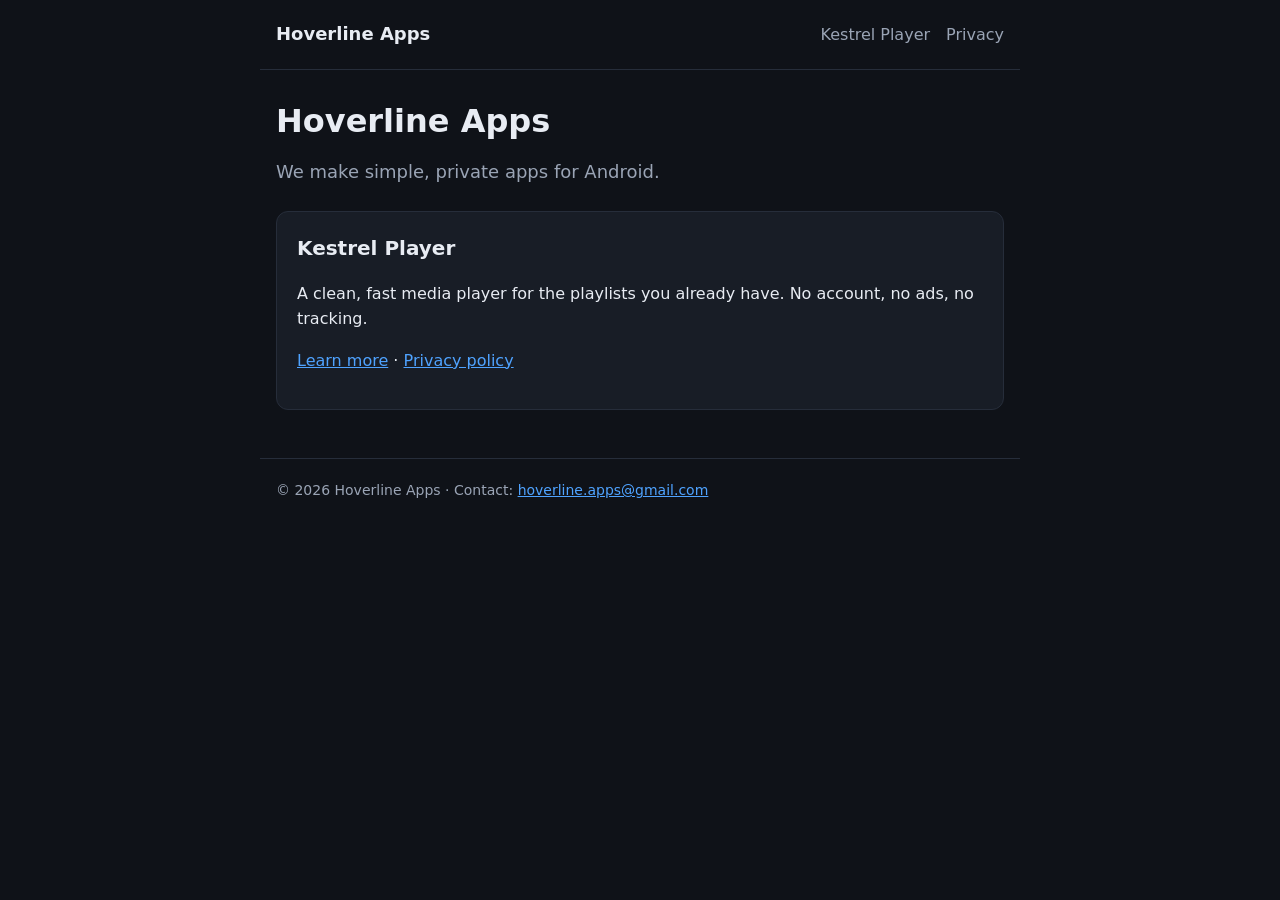
==== index.html @ fd6a78ea "Add Hoverline Apps website: home, Kestrel Player and privacy policy Co-Authored-By: Claude Opus 5.5 " ====
<!doctype html>
<html lang="en"><head><meta charset="utf-8"><meta name="viewport" content="width=device-width,initial-scale=1">
<title>Hoverline Apps</title><meta name="description" content="Hoverline Apps makes simple, private Android apps."><link rel="stylesheet" href="style.css"></head>
<body><header><a class="brand" href="index.html">Hoverline Apps</a><nav><a href="kestrel-player.html">Kestrel Player</a><a href="privacy.html">Privacy</a></nav></header>
<main>
<h1>Hoverline Apps</h1>
<p class="lead">We make simple, private apps for Android.</p>
<div class="card"><h2>Kestrel Player</h2>
<p>A clean, fast media player for the playlists you already have. No account, no ads, no tracking.</p>
<p><a href="kestrel-player.html">Learn more</a> &middot; <a href="privacy.html">Privacy policy</a></p></div>
</main><footer>&copy; 2026 Hoverline Apps &middot; Contact: <a href="mailto:hoverline.apps@gmail.com">hoverline.apps@gmail.com</a></footer></body></html>
---- style.css ----
:root{--bg:#0f1218;--card:#181d26;--text:#e8ecf3;--muted:#9aa4b5;--accent:#4fa3ff;--line:#262d3a}
*{box-sizing:border-box}
body{margin:0;background:var(--bg);color:var(--text);font:16px/1.6 system-ui,-apple-system,"Segoe UI",Roboto,sans-serif}
a{color:var(--accent)}
header,main,footer{max-width:760px;margin:0 auto;padding:0 16px}
header{display:flex;justify-content:space-between;align-items:center;padding-top:20px;padding-bottom:20px;border-bottom:1px solid var(--line)}
.brand{font-weight:700;font-size:18px;color:var(--text);text-decoration:none}
nav a{margin-left:16px;color:var(--muted);text-decoration:none}
nav a:hover{color:var(--text)}
main{padding-top:32px;padding-bottom:48px}
h1{font-size:32px;line-height:1.2;margin:0 0 12px}
h2{font-size:20px;margin-top:32px}
.lead{color:var(--muted);font-size:18px}
.card{background:var(--card);border:1px solid var(--line);border-radius:12px;padding:20px;margin-top:24px}
.card h2{margin-top:0}
ul{padding-left:20px}
.muted{color:var(--muted)}
footer{border-top:1px solid var(--line);padding-top:20px;padding-bottom:32px;color:var(--muted);font-size:14px}
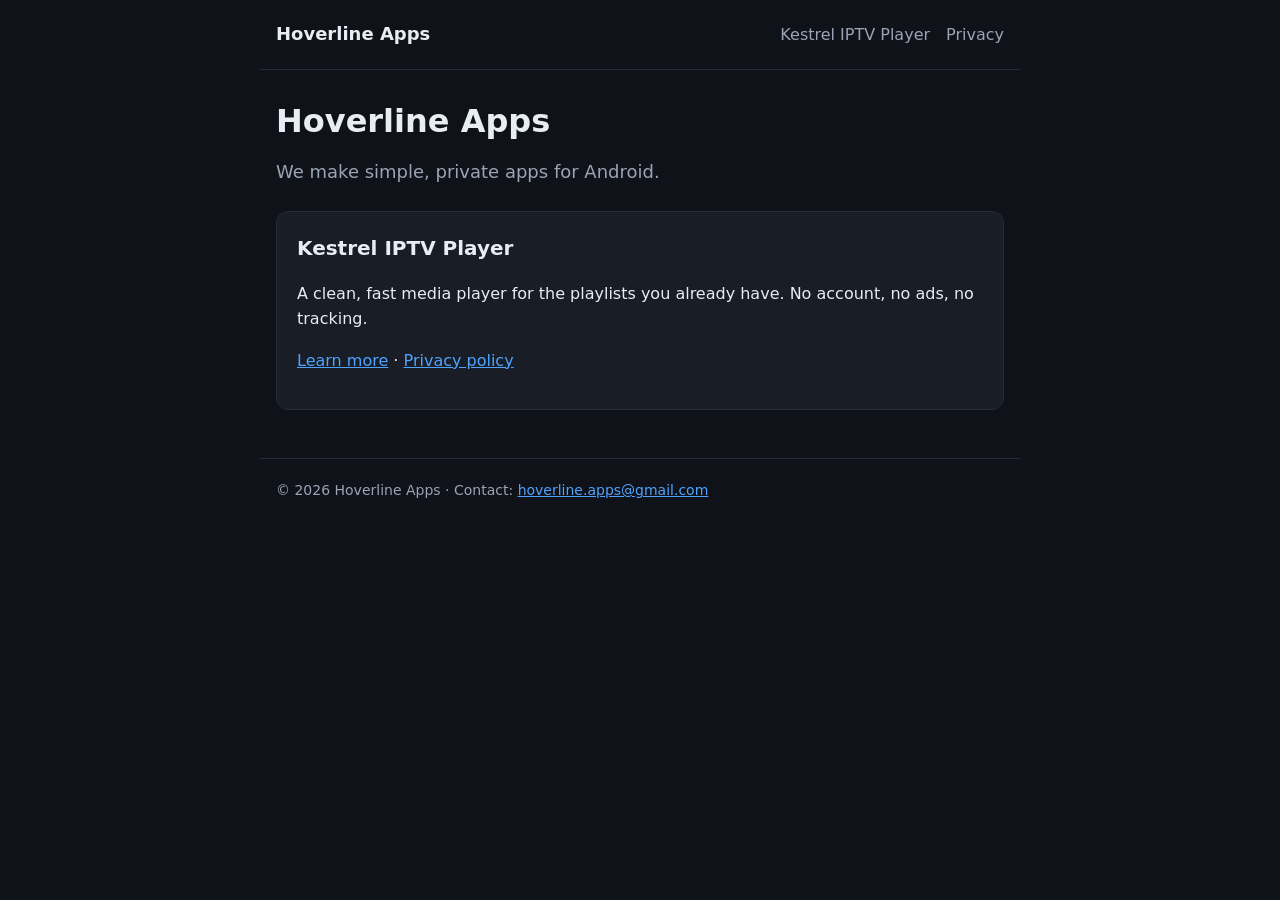
==== commit 6efd8418: "Rename app to Kestrel IPTV Player Co-Authored-By: Claude Opus 5.5 <noreply@anthropic.com> Claude-Ses" ====
--- a/index.html
+++ b/index.html
@@ -1,11 +1,11 @@
 <!doctype html>
 <html lang="en"><head><meta charset="utf-8"><meta name="viewport" content="width=device-width,initial-scale=1">
 <title>Hoverline Apps</title><meta name="description" content="Hoverline Apps makes simple, private Android apps."><link rel="stylesheet" href="style.css"></head>
-<body><header><a class="brand" href="index.html">Hoverline Apps</a><nav><a href="kestrel-player.html">Kestrel Player</a><a href="privacy.html">Privacy</a></nav></header>
+<body><header><a class="brand" href="index.html">Hoverline Apps</a><nav><a href="kestrel-player.html">Kestrel IPTV Player</a><a href="privacy.html">Privacy</a></nav></header>
 <main>
 <h1>Hoverline Apps</h1>
 <p class="lead">We make simple, private apps for Android.</p>
-<div class="card"><h2>Kestrel Player</h2>
+<div class="card"><h2>Kestrel IPTV Player</h2>
 <p>A clean, fast media player for the playlists you already have. No account, no ads, no tracking.</p>
 <p><a href="kestrel-player.html">Learn more</a> &middot; <a href="privacy.html">Privacy policy</a></p></div>
 </main><footer>&copy; 2026 Hoverline Apps &middot; Contact: <a href="mailto:hoverline.apps@gmail.com">hoverline.apps@gmail.com</a></footer></body></html>
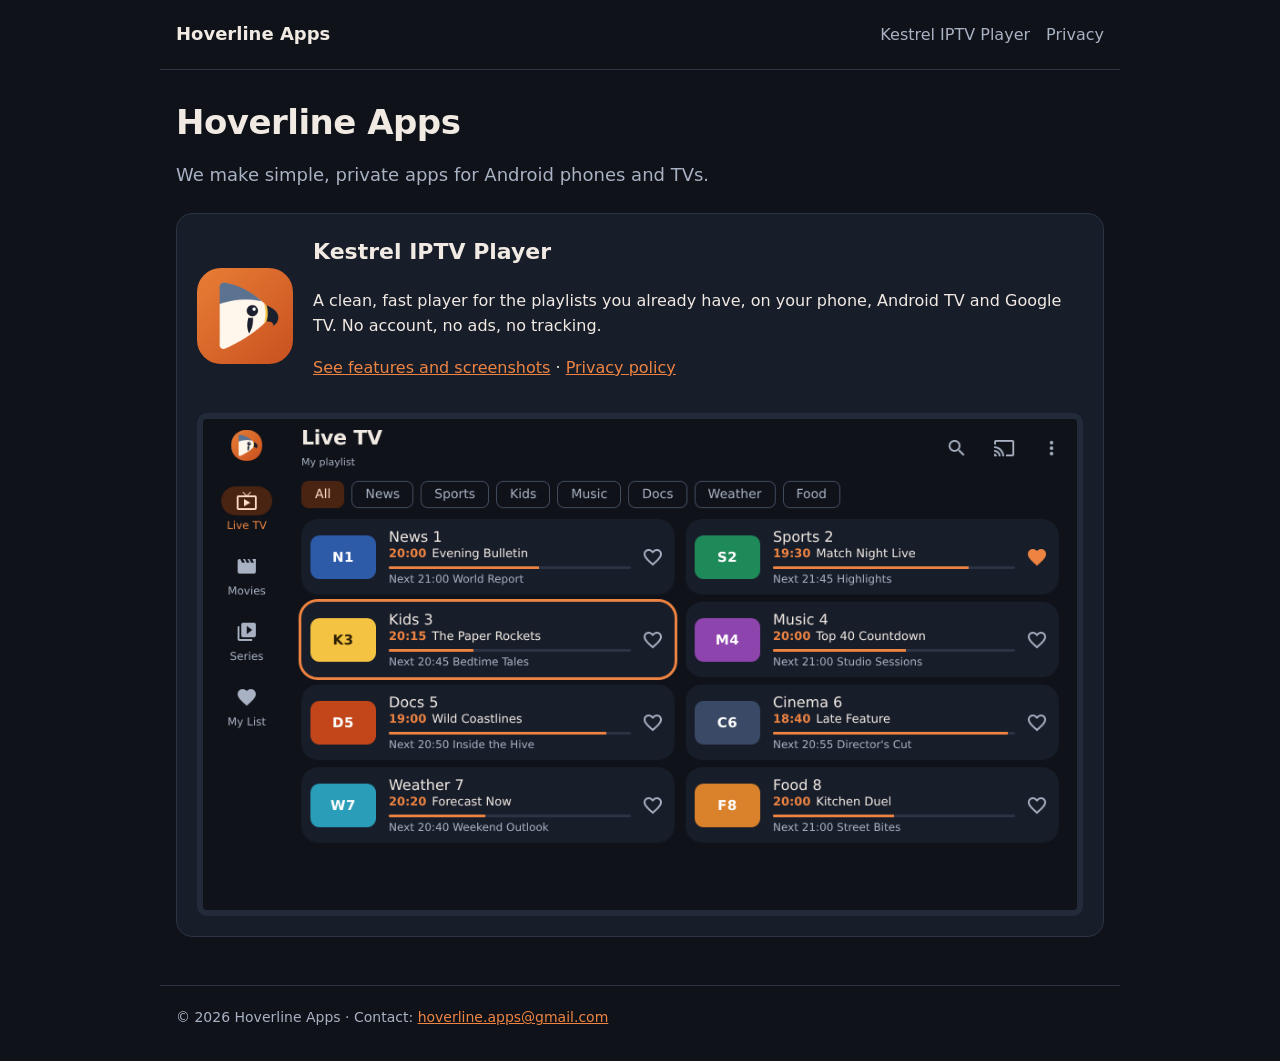
==== commit 5353bb89: "Show latest features, Android TV support and phone/TV screenshots Kestrel colours and icon, three ph" ====
--- a/index.html
+++ b/index.html
@@ -1,11 +1,13 @@
 <!doctype html>
 <html lang="en"><head><meta charset="utf-8"><meta name="viewport" content="width=device-width,initial-scale=1">
-<title>Hoverline Apps</title><meta name="description" content="Hoverline Apps makes simple, private Android apps."><link rel="stylesheet" href="style.css"></head>
+<title>Hoverline Apps</title><meta name="description" content="Hoverline Apps makes simple, private Android apps."><link rel="stylesheet" href="style.css"><link rel="icon" href="img/icon.png"></head>
 <body><header><a class="brand" href="index.html">Hoverline Apps</a><nav><a href="kestrel-player.html">Kestrel IPTV Player</a><a href="privacy.html">Privacy</a></nav></header>
 <main>
 <h1>Hoverline Apps</h1>
-<p class="lead">We make simple, private apps for Android.</p>
-<div class="card"><h2>Kestrel IPTV Player</h2>
-<p>A clean, fast media player for the playlists you already have. No account, no ads, no tracking.</p>
-<p><a href="kestrel-player.html">Learn more</a> &middot; <a href="privacy.html">Privacy policy</a></p></div>
+<p class="lead">We make simple, private apps for Android phones and TVs.</p>
+<div class="card"><div class="hero"><img src="img/icon.png" alt="Kestrel IPTV Player icon">
+<div><h2 style="margin-top:0">Kestrel IPTV Player</h2>
+<p>A clean, fast player for the playlists you already have, on your phone, Android TV and Google TV. No account, no ads, no tracking.</p>
+<p><a href="kestrel-player.html">See features and screenshots</a> &middot; <a href="privacy.html">Privacy policy</a></p></div></div>
+<div class="tvs" style="margin-top:16px;grid-template-columns:1fr"><img src="img/tv-live.png" alt="Kestrel IPTV Player live TV guide on a TV"></div></div>
 </main><footer>&copy; 2026 Hoverline Apps &middot; Contact: <a href="mailto:hoverline.apps@gmail.com">hoverline.apps@gmail.com</a></footer></body></html>
--- a/style.css
+++ b/style.css
@@ -1,18 +1,31 @@
-:root{--bg:#0f1218;--card:#181d26;--text:#e8ecf3;--muted:#9aa4b5;--accent:#4fa3ff;--line:#262d3a}
+:root{--bg:#0F1219;--card:#181D2A;--text:#F1EAE3;--muted:#A9B2C3;--accent:#EE8442;--line:#2C3344}
 *{box-sizing:border-box}
 body{margin:0;background:var(--bg);color:var(--text);font:16px/1.6 system-ui,-apple-system,"Segoe UI",Roboto,sans-serif}
 a{color:var(--accent)}
-header,main,footer{max-width:760px;margin:0 auto;padding:0 16px}
-header{display:flex;justify-content:space-between;align-items:center;padding-top:20px;padding-bottom:20px;border-bottom:1px solid var(--line)}
+img{max-width:100%;display:block}
+header,main,footer{max-width:960px;margin:0 auto;padding:0 16px}
+header{display:flex;justify-content:space-between;align-items:center;flex-wrap:wrap;gap:8px;padding-top:20px;padding-bottom:20px;border-bottom:1px solid var(--line)}
 .brand{font-weight:700;font-size:18px;color:var(--text);text-decoration:none}
 nav a{margin-left:16px;color:var(--muted);text-decoration:none}
+nav a:first-child{margin-left:0}
 nav a:hover{color:var(--text)}
 main{padding-top:32px;padding-bottom:48px}
-h1{font-size:32px;line-height:1.2;margin:0 0 12px}
-h2{font-size:20px;margin-top:32px}
+h1{font-size:34px;line-height:1.2;margin:0 0 12px;letter-spacing:-.5px}
+h2{font-size:22px;margin-top:36px}
 .lead{color:var(--muted);font-size:18px}
-.card{background:var(--card);border:1px solid var(--line);border-radius:12px;padding:20px;margin-top:24px}
-.card h2{margin-top:0}
+.card{background:var(--card);border:1px solid var(--line);border-radius:16px;padding:20px;margin-top:24px}
+.card h2,.card h3{margin-top:0}
+.hero{display:flex;gap:20px;align-items:center}
+.hero img{width:96px;height:96px;border-radius:24px;flex:none}
+.cols{display:grid;grid-template-columns:repeat(auto-fit,minmax(320px,1fr));gap:16px}
+.cols .card{margin-top:0}
+.phones{display:grid;grid-template-columns:repeat(3,1fr);gap:16px}
+.phones img{border-radius:22px;border:6px solid #232A39}
+.tvs{display:grid;grid-template-columns:repeat(2,1fr);gap:16px}
+.tvs img{border-radius:10px;border:6px solid #232A39}
+@media (max-width:640px){.phones{grid-template-columns:repeat(3,1fr);gap:8px}.phones img{border-width:3px;border-radius:12px}.tvs{grid-template-columns:1fr}.hero{flex-direction:column;align-items:flex-start}}
 ul{padding-left:20px}
+li{margin:4px 0}
 .muted{color:var(--muted)}
+.note{font-size:13px;color:var(--muted)}
 footer{border-top:1px solid var(--line);padding-top:20px;padding-bottom:32px;color:var(--muted);font-size:14px}
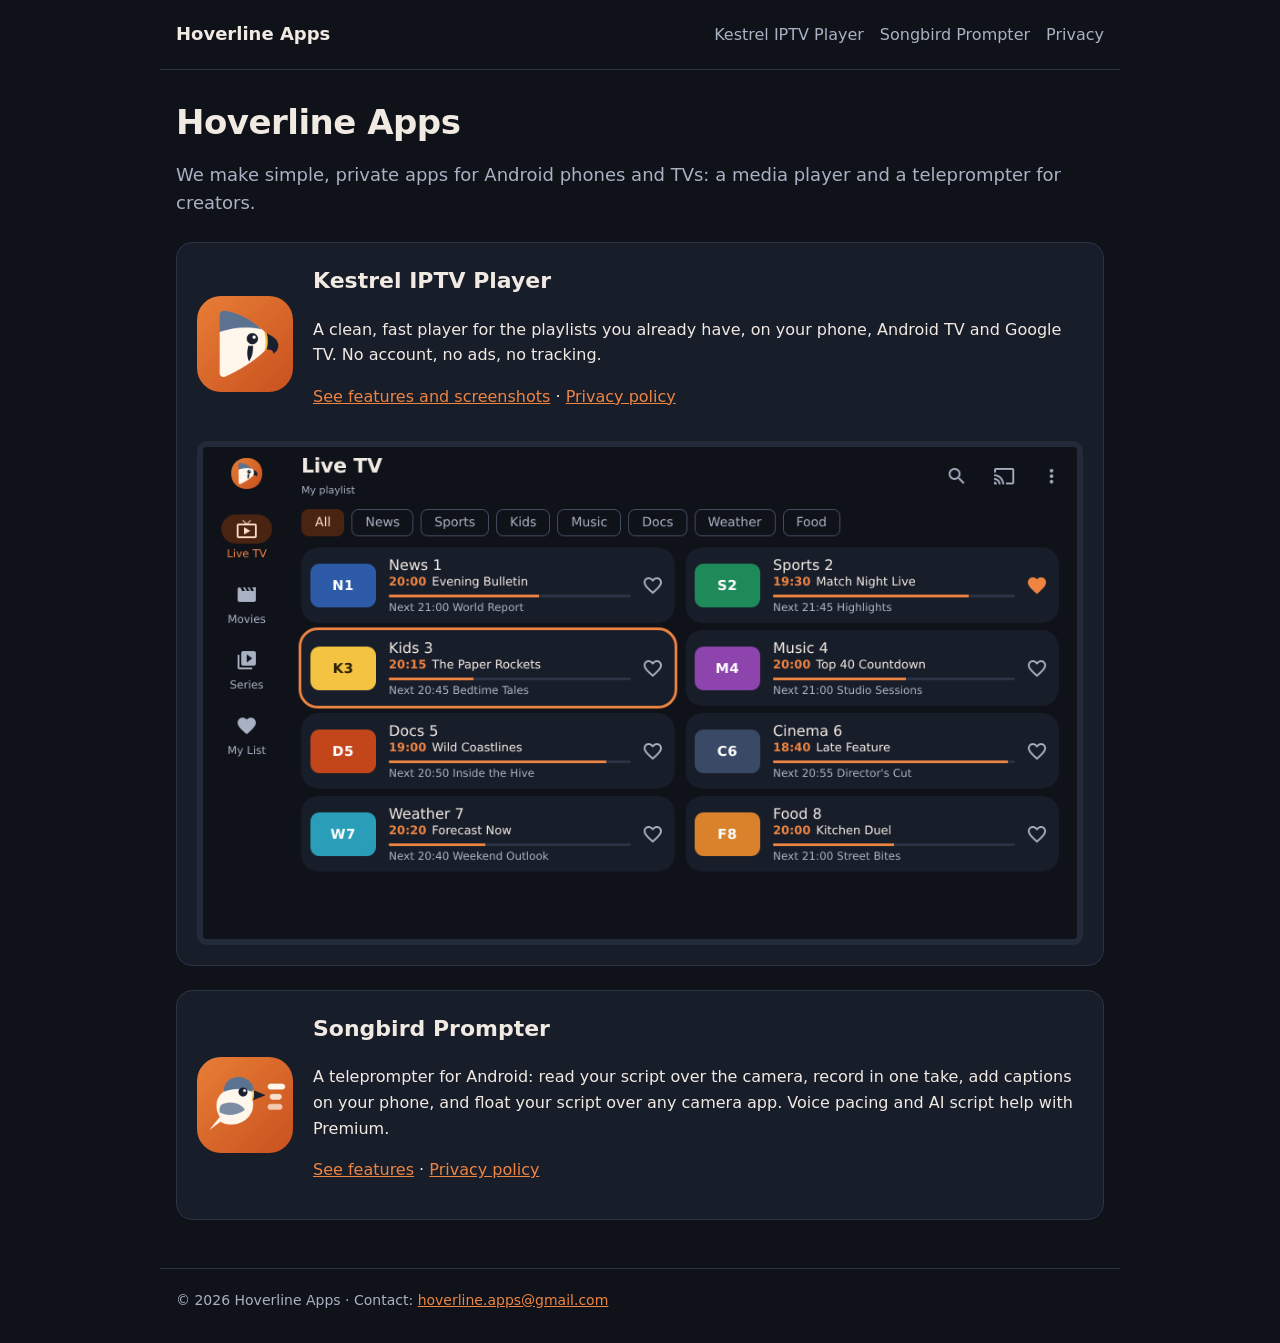
==== commit 134fb6f9: "Add Songbird Prompter page and privacy policy - songbird-prompter.html: features (prompter and recor" ====
--- a/index.html
+++ b/index.html
@@ -1,13 +1,17 @@
 <!doctype html>
 <html lang="en"><head><meta charset="utf-8"><meta name="viewport" content="width=device-width,initial-scale=1">
 <title>Hoverline Apps</title><meta name="description" content="Hoverline Apps makes simple, private Android apps."><link rel="stylesheet" href="style.css"><link rel="icon" href="img/icon.png"></head>
-<body><header><a class="brand" href="index.html">Hoverline Apps</a><nav><a href="kestrel-player.html">Kestrel IPTV Player</a><a href="privacy.html">Privacy</a></nav></header>
+<body><header><a class="brand" href="index.html">Hoverline Apps</a><nav><a href="kestrel-player.html">Kestrel IPTV Player</a><a href="songbird-prompter.html">Songbird Prompter</a><a href="privacy.html">Privacy</a></nav></header>
 <main>
 <h1>Hoverline Apps</h1>
-<p class="lead">We make simple, private apps for Android phones and TVs.</p>
+<p class="lead">We make simple, private apps for Android phones and TVs: a media player and a teleprompter for creators.</p>
 <div class="card"><div class="hero"><img src="img/icon.png" alt="Kestrel IPTV Player icon">
 <div><h2 style="margin-top:0">Kestrel IPTV Player</h2>
 <p>A clean, fast player for the playlists you already have, on your phone, Android TV and Google TV. No account, no ads, no tracking.</p>
 <p><a href="kestrel-player.html">See features and screenshots</a> &middot; <a href="privacy.html">Privacy policy</a></p></div></div>
 <div class="tvs" style="margin-top:16px;grid-template-columns:1fr"><img src="img/tv-live.png" alt="Kestrel IPTV Player live TV guide on a TV"></div></div>
+<div class="card"><div class="hero"><img src="img/songbird-icon.png" alt="Songbird Prompter icon">
+<div><h2 style="margin-top:0">Songbird Prompter</h2>
+<p>A teleprompter for Android: read your script over the camera, record in one take, add captions on your phone, and float your script over any camera app. Voice pacing and AI script help with Premium.</p>
+<p><a href="songbird-prompter.html">See features</a> &middot; <a href="songbird-privacy.html">Privacy policy</a></p></div></div></div>
 </main><footer>&copy; 2026 Hoverline Apps &middot; Contact: <a href="mailto:hoverline.apps@gmail.com">hoverline.apps@gmail.com</a></footer></body></html>
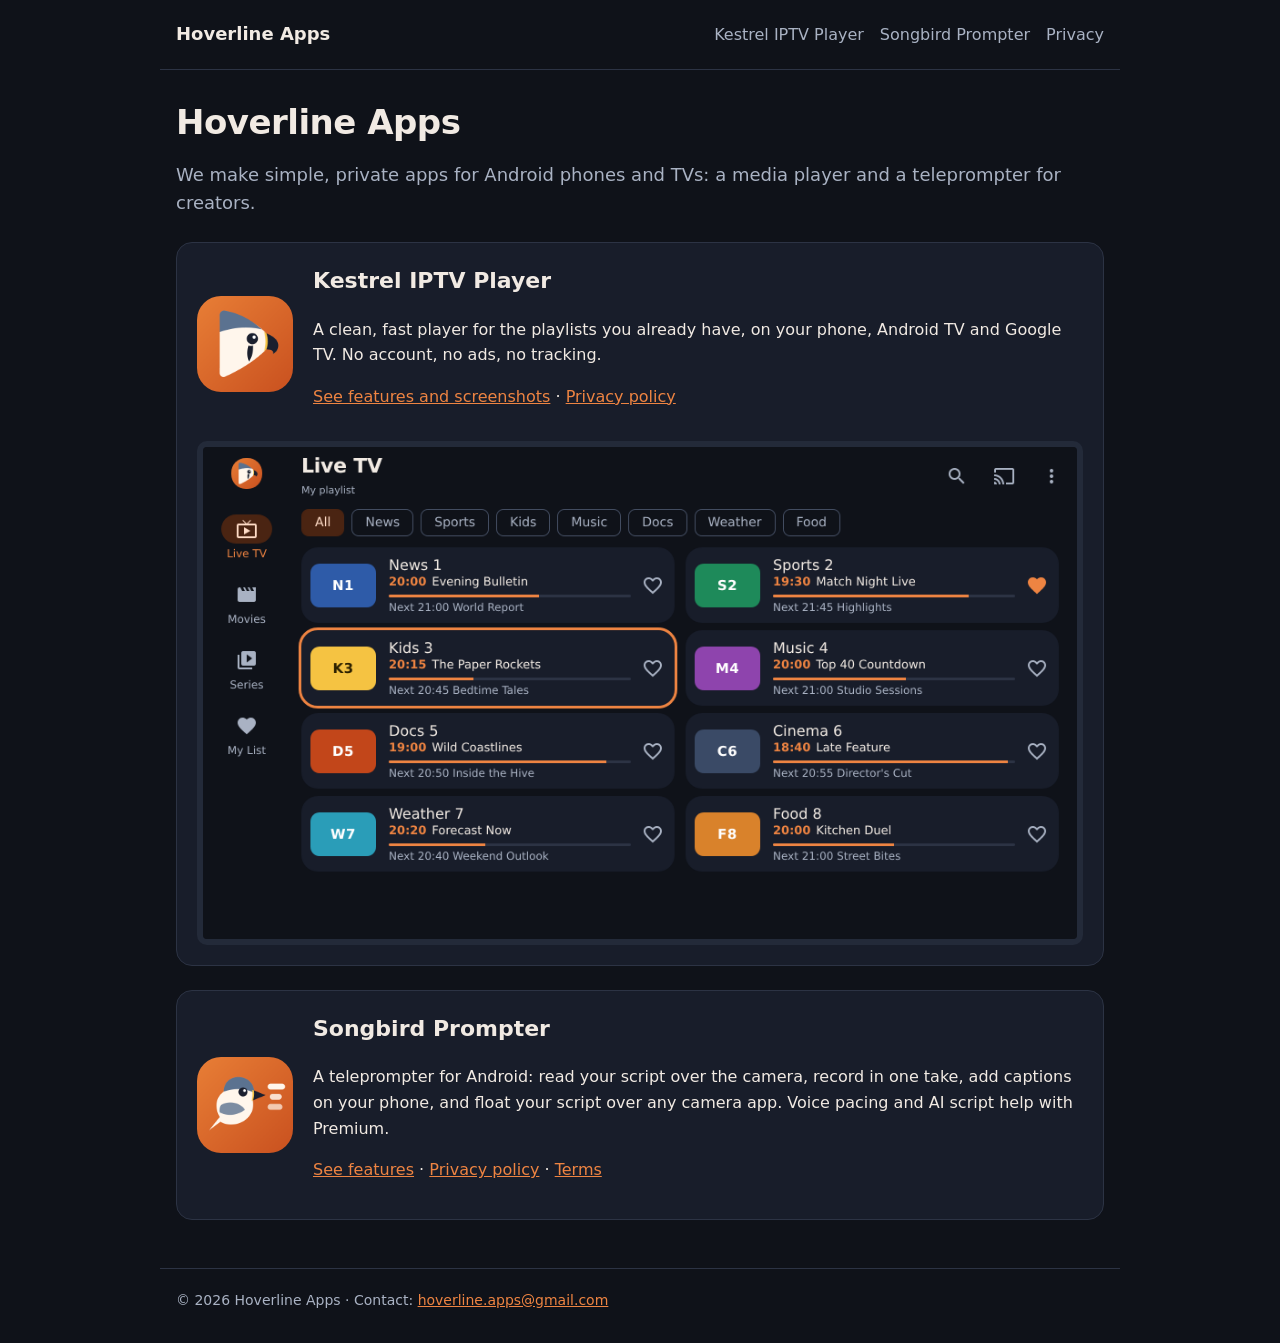
==== commit f0bb2d06: "Songbird: add terms of service page and link it from the site Co-Authored-By: Claude Opus 5.5 <norep" ====
--- a/index.html
+++ b/index.html
@@ -13,5 +13,5 @@
 <div class="card"><div class="hero"><img src="img/songbird-icon.png" alt="Songbird Prompter icon">
 <div><h2 style="margin-top:0">Songbird Prompter</h2>
 <p>A teleprompter for Android: read your script over the camera, record in one take, add captions on your phone, and float your script over any camera app. Voice pacing and AI script help with Premium.</p>
-<p><a href="songbird-prompter.html">See features</a> &middot; <a href="songbird-privacy.html">Privacy policy</a></p></div></div></div>
+<p><a href="songbird-prompter.html">See features</a> &middot; <a href="songbird-privacy.html">Privacy policy</a> &middot; <a href="songbird-terms.html">Terms</a></p></div></div></div>
 </main><footer>&copy; 2026 Hoverline Apps &middot; Contact: <a href="mailto:hoverline.apps@gmail.com">hoverline.apps@gmail.com</a></footer></body></html>
--- a/style.css
+++ b/style.css
@@ -21,9 +21,11 @@
 .cols .card{margin-top:0}
 .phones{display:grid;grid-template-columns:repeat(3,1fr);gap:16px}
 .phones img{border-radius:22px;border:6px solid #232A39}
+.phones.four{grid-template-columns:repeat(4,1fr)}
+.phones.two{grid-template-columns:repeat(2,1fr);max-width:66%;margin-left:auto;margin-right:auto}
 .tvs{display:grid;grid-template-columns:repeat(2,1fr);gap:16px}
 .tvs img{border-radius:10px;border:6px solid #232A39}
-@media (max-width:640px){.phones{grid-template-columns:repeat(3,1fr);gap:8px}.phones img{border-width:3px;border-radius:12px}.tvs{grid-template-columns:1fr}.hero{flex-direction:column;align-items:flex-start}}
+@media (max-width:640px){.phones{grid-template-columns:repeat(3,1fr);gap:8px}.phones img{border-width:3px;border-radius:12px}.tvs{grid-template-columns:1fr}.hero{flex-direction:column;align-items:flex-start}.phones.four{grid-template-columns:repeat(2,1fr)}.phones.two{max-width:100%}}
 ul{padding-left:20px}
 li{margin:4px 0}
 .muted{color:var(--muted)}
